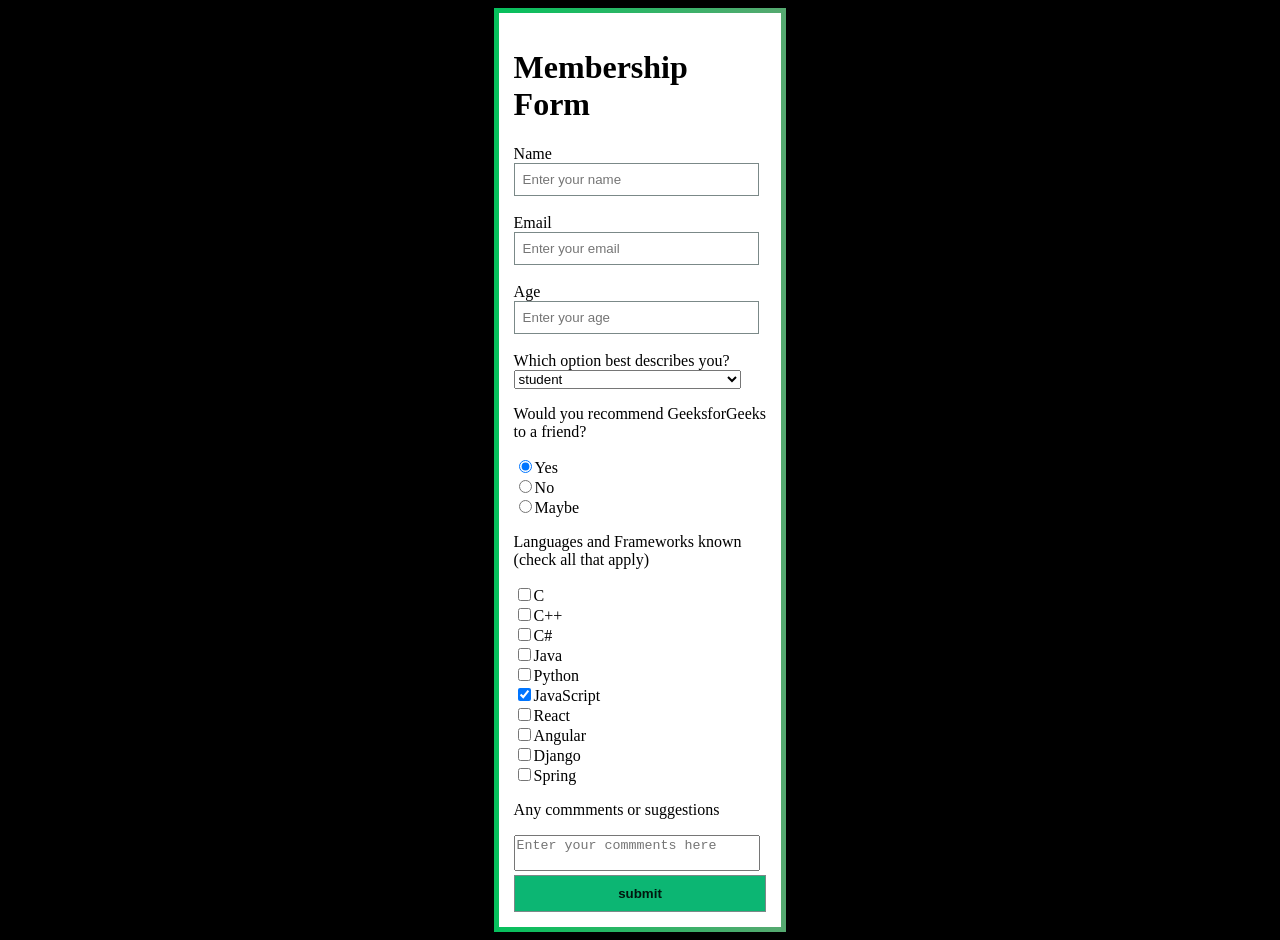
==== index.html @ cf6d8e40 "changing name" ====
<!DOCTYPE html>
<html lang="fr">
  <head>
    <met charset="UTF-8">
    <title>Form</title>
      <meta name="viewport" content="width=device-width, initial-scale=1.0">
    <link href="form.css" rel="stylesheet">
  </head>
<body>
  <div class="container">
    <h1>Membership Form</h1>
      <form action="" method="get">
        <div class="identity">
            <div class="form-name">
                <label>Name</label><br>
                <input type="text" placeholder="Enter your name">
            </div><br>
            <div class="form-name">
                <label for="email">Email</label><br>
                <input type="email" placeholder="Enter your email">
            </div><br>
            <div class="form-name">
              <label for="Age">Age</label><br>
              <input type="number" placeholder="Enter your age">
            </div><br>
            <div class="form-name">
              <label>Which option best describes you?</label>  <br>
              <select>
                  <option> student</option>
                  <option> worker</option>
                  <option> unemployed</option>
              </select> 
            </div>
        </div>
        <p>Would you recommend GeeksforGeeks to a friend?</p>
        <input type="radio" name="acc" checked=""><label>Yes</label><br>
        <input type="radio" name="acc"><label>No</label><br>
        <input type="radio" name="acc"><label>Maybe</label>
        <p>Languages and Frameworks known (check all that apply)</p>
        <input type="checkbox"><label>C</label><br>
        <input type="checkbox"><label>C++</label><br>
        <input type="checkbox"><label>C#</label><br>
        <input type="checkbox"><label>Java</label><br>
        <input type="checkbox"><label>Python</label><br>
        <input type="checkbox" checked=""><label>JavaScript</label><br>
        <input type="checkbox"><label>React</label><br>
        <input type="checkbox"><label>Angular</label><br>
        <input type="checkbox"><label>Django</label><br>
        <input type="checkbox"><label>Spring</label>
        <p>Any commments or suggestions</p>
        <textarea placeholder="Enter your commments here"></textarea><br>
        <button><b>submit</b></button>

      </form>
    </div>
</body>
</html>
---- form.css ----
.container{
    display:flex;
    flex-direction: column;
    width: 20%;
    justify-content: center;
    align-items: center;
    border:5px solid ;
    border-image-source: linear-gradient(to left,rgb(85, 169, 112), rgb(7, 192, 93));
    border-image-slice: 1;  /* aide à etirer le degradé sur les bords */
    padding: 15px;
    margin: auto;background-color: white;

}

body{
    background-color: black;
}

input{
    padding:8px;
    border:1px solid rgb(123, 137, 136)
}
button{
    display:block;
    width:100%;
    padding:10px;
    background-color: rgb(12, 182, 115);
    color: rgba(0, 0, 0, 0.884);
    border:1px solid rgb(123, 137, 136);
}

textarea{
    width: 95%;
    resize: none;
}

input[type="number"],[type="text"], [type="email"],select{
    width: 90%;
}

@media screen and (max-width: 600px)  {
    .container{
    display:flex;
    flex-direction: column;
    width: 90%;
    border: 2px solid black;
    padding: 5px;
    background-color: rgb(5, 96, 19);

}
body{
    background-color: rgb(52, 98, 3);
    margin-top:10% ;
}

}
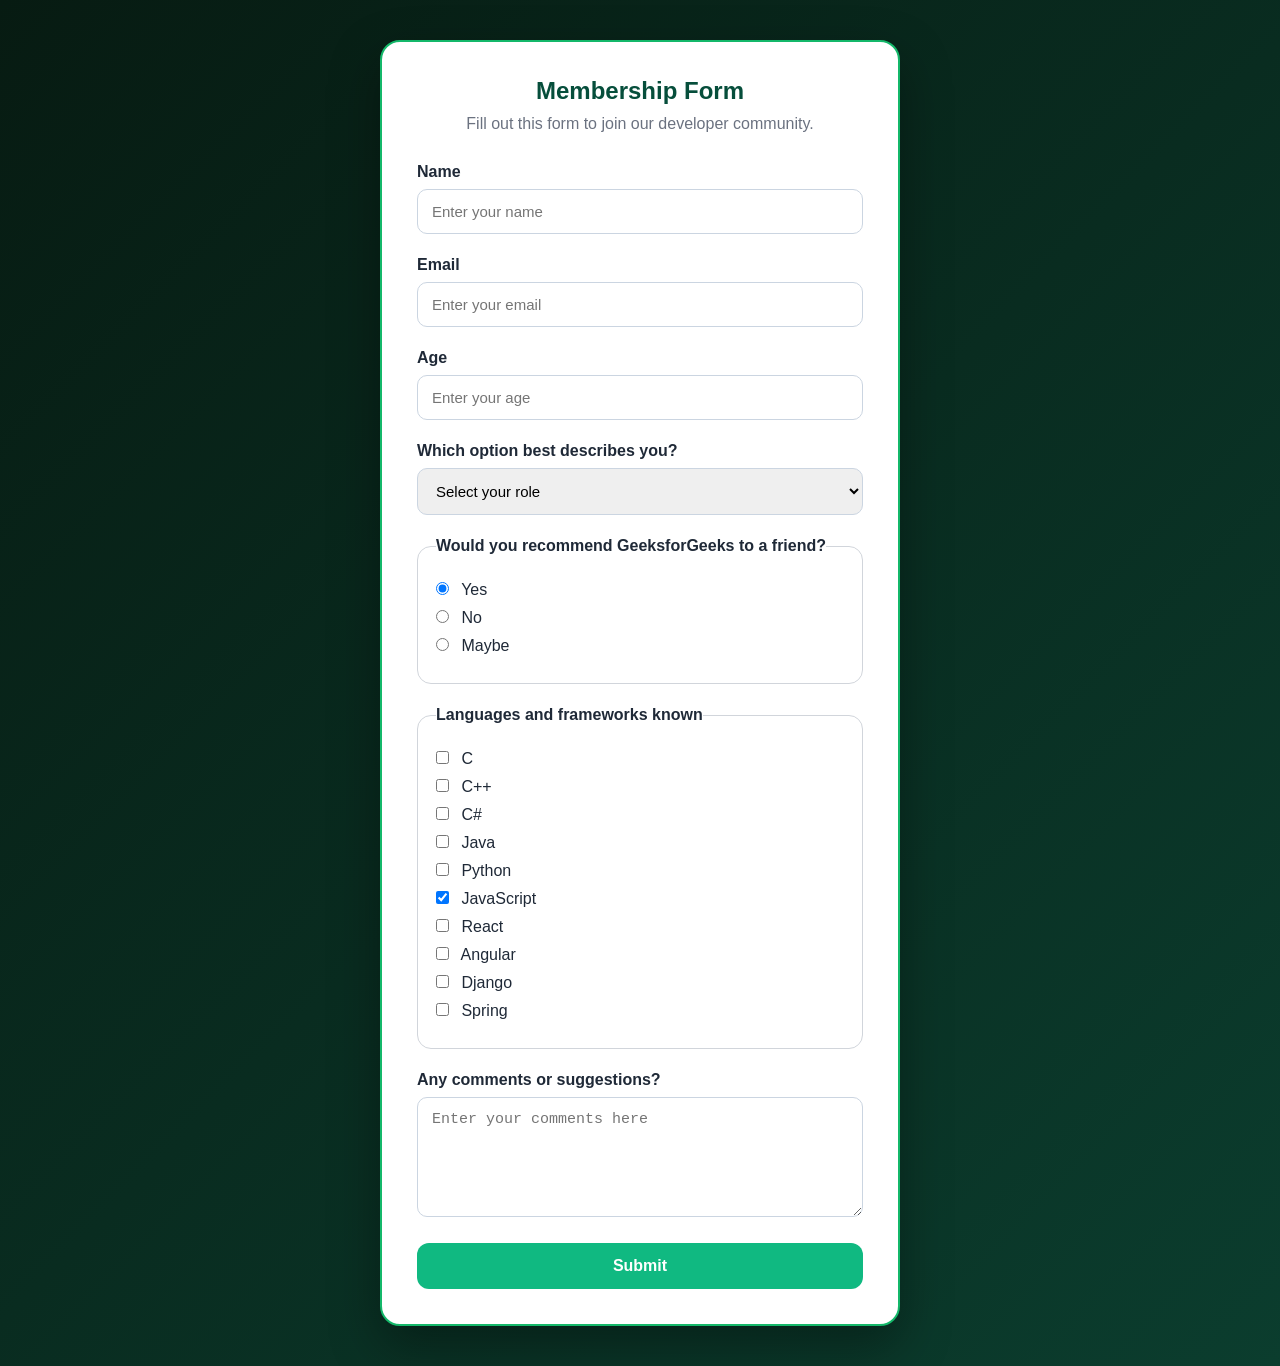
==== commit 7ee2a72e: "my form" ====
--- a/index.html
+++ b/index.html
@@ -1,57 +1,75 @@
 <!DOCTYPE html>
 <html lang="fr">
-  <head>
-    <met charset="UTF-8">
-    <title>Form</title>
-      <meta name="viewport" content="width=device-width, initial-scale=1.0">
-    <link href="form.css" rel="stylesheet">
-  </head>
+<head>
+  <meta charset="UTF-8">
+  <meta name="viewport" content="width=device-width, initial-scale=1.0">
+  <title>Membership Form</title>
+  <link rel="stylesheet" href="form.css">
+</head>
+
 <body>
-  <div class="container">
-    <h1>Membership Form</h1>
+  <main class="page">
+    <section class="container">
+      <h1>Membership Form</h1>
+      <p class="intro">Fill out this form to join our developer community.</p>
+
       <form action="" method="get">
-        <div class="identity">
-            <div class="form-name">
-                <label>Name</label><br>
-                <input type="text" placeholder="Enter your name">
-            </div><br>
-            <div class="form-name">
-                <label for="email">Email</label><br>
-                <input type="email" placeholder="Enter your email">
-            </div><br>
-            <div class="form-name">
-              <label for="Age">Age</label><br>
-              <input type="number" placeholder="Enter your age">
-            </div><br>
-            <div class="form-name">
-              <label>Which option best describes you?</label>  <br>
-              <select>
-                  <option> student</option>
-                  <option> worker</option>
-                  <option> unemployed</option>
-              </select> 
-            </div>
+        <div class="form-group">
+          <label for="name">Name</label>
+          <input id="name" type="text" placeholder="Enter your name">
         </div>
-        <p>Would you recommend GeeksforGeeks to a friend?</p>
-        <input type="radio" name="acc" checked=""><label>Yes</label><br>
-        <input type="radio" name="acc"><label>No</label><br>
-        <input type="radio" name="acc"><label>Maybe</label>
-        <p>Languages and Frameworks known (check all that apply)</p>
-        <input type="checkbox"><label>C</label><br>
-        <input type="checkbox"><label>C++</label><br>
-        <input type="checkbox"><label>C#</label><br>
-        <input type="checkbox"><label>Java</label><br>
-        <input type="checkbox"><label>Python</label><br>
-        <input type="checkbox" checked=""><label>JavaScript</label><br>
-        <input type="checkbox"><label>React</label><br>
-        <input type="checkbox"><label>Angular</label><br>
-        <input type="checkbox"><label>Django</label><br>
-        <input type="checkbox"><label>Spring</label>
-        <p>Any commments or suggestions</p>
-        <textarea placeholder="Enter your commments here"></textarea><br>
-        <button><b>submit</b></button>
 
+        <div class="form-group">
+          <label for="email">Email</label>
+          <input id="email" type="email" placeholder="Enter your email">
+        </div>
+
+        <div class="form-group">
+          <label for="age">Age</label>
+          <input id="age" type="number" placeholder="Enter your age">
+        </div>
+
+        <div class="form-group">
+          <label for="role">Which option best describes you?</label>
+          <select id="role">
+            <option value="">Select your role</option>
+            <option value="student">Student</option>
+            <option value="worker">Worker</option>
+            <option value="unemployed">Unemployed</option>
+          </select>
+        </div>
+
+        <fieldset>
+          <legend>Would you recommend GeeksforGeeks to a friend?</legend>
+
+          <label><input type="radio" name="recommend" checked> Yes</label>
+          <label><input type="radio" name="recommend"> No</label>
+          <label><input type="radio" name="recommend"> Maybe</label>
+        </fieldset>
+
+        <fieldset>
+          <legend>Languages and frameworks known</legend>
+
+          <label><input type="checkbox"> C</label>
+          <label><input type="checkbox"> C++</label>
+          <label><input type="checkbox"> C#</label>
+          <label><input type="checkbox"> Java</label>
+          <label><input type="checkbox"> Python</label>
+          <label><input type="checkbox" checked> JavaScript</label>
+          <label><input type="checkbox"> React</label>
+          <label><input type="checkbox"> Angular</label>
+          <label><input type="checkbox"> Django</label>
+          <label><input type="checkbox"> Spring</label>
+        </fieldset>
+
+        <div class="form-group">
+          <label for="comments">Any comments or suggestions?</label>
+          <textarea id="comments" placeholder="Enter your comments here"></textarea>
+        </div>
+
+        <button type="submit">Submit</button>
       </form>
-    </div>
+    </section>
+  </main>
 </body>
 </html>
--- a/form.css
+++ b/form.css
@@ -1,56 +1,120 @@
-.container{
-    display:flex;
-    flex-direction: column;
-    width: 20%;
-    justify-content: center;
-    align-items: center;
-    border:5px solid ;
-    border-image-source: linear-gradient(to left,rgb(85, 169, 112), rgb(7, 192, 93));
-    border-image-slice: 1;  /* aide à etirer le degradé sur les bords */
-    padding: 15px;
-    margin: auto;background-color: white;
-
+* {
+  margin: 0;
+  padding: 0;
+  box-sizing: border-box;
 }
 
-body{
-    background-color: black;
+body {
+  background: linear-gradient(135deg, #071b12, #0b3d2e);
+  font-family: Arial, sans-serif;
+  color: #1f2937;
 }
 
-input{
-    padding:8px;
-    border:1px solid rgb(123, 137, 136)
-}
-button{
-    display:block;
-    width:100%;
-    padding:10px;
-    background-color: rgb(12, 182, 115);
-    color: rgba(0, 0, 0, 0.884);
-    border:1px solid rgb(123, 137, 136);
+.page {
+  min-height: 100vh;
+  display: flex;
+  justify-content: center;
+  align-items: center;
+  padding: 40px 20px;
 }
 
-textarea{
-    width: 95%;
-    resize: none;
+.container {
+  width: 100%;
+  max-width: 520px;
+  background: #ffffff;
+  padding: 35px;
+  border-radius: 20px;
+  border: 2px solid #14b86a;
+  box-shadow: 0 20px 50px rgba(0, 0, 0, 0.35);
 }
 
-input[type="number"],[type="text"], [type="email"],select{
-    width: 90%;
+h1 {
+  text-align: center;
+  margin-bottom: 10px;
+  color: #064e3b;
 }
 
-@media screen and (max-width: 600px)  {
-    .container{
-    display:flex;
-    flex-direction: column;
-    width: 90%;
-    border: 2px solid black;
-    padding: 5px;
-    background-color: rgb(5, 96, 19);
-
-}
-body{
-    background-color: rgb(52, 98, 3);
-    margin-top:10% ;
+.intro {
+  text-align: center;
+  color: #6b7280;
+  margin-bottom: 30px;
 }
 
+.form-group,
+fieldset {
+  margin-bottom: 22px;
 }
+
+label,
+legend {
+  display: block;
+  font-weight: 700;
+  margin-bottom: 8px;
+}
+
+input,
+select,
+textarea {
+  width: 100%;
+  padding: 13px 14px;
+  border: 1px solid #cbd5e1;
+  border-radius: 10px;
+  font-size: 15px;
+  outline: none;
+}
+
+input:focus,
+select:focus,
+textarea:focus {
+  border-color: #14b86a;
+  box-shadow: 0 0 0 4px rgba(20, 184, 106, 0.15);
+}
+
+fieldset {
+  border: 1px solid #d1d5db;
+  padding: 18px;
+  border-radius: 14px;
+}
+
+fieldset label {
+  font-weight: 400;
+  margin-bottom: 10px;
+}
+
+fieldset input {
+  width: auto;
+  margin-right: 8px;
+}
+
+textarea {
+  min-height: 120px;
+  resize: vertical;
+}
+
+button {
+  width: 100%;
+  padding: 14px;
+  border: none;
+  border-radius: 12px;
+  background: #10b981;
+  color: white;
+  font-size: 16px;
+  font-weight: 800;
+  cursor: pointer;
+  transition: 0.3s;
+}
+
+button:hover {
+  background: #059669;
+  transform: translateY(-2px);
+}
+
+@media screen and (max-width: 600px) {
+  .page {
+    padding: 20px 12px;
+  }
+
+  .container {
+    padding: 24px;
+  }
+}
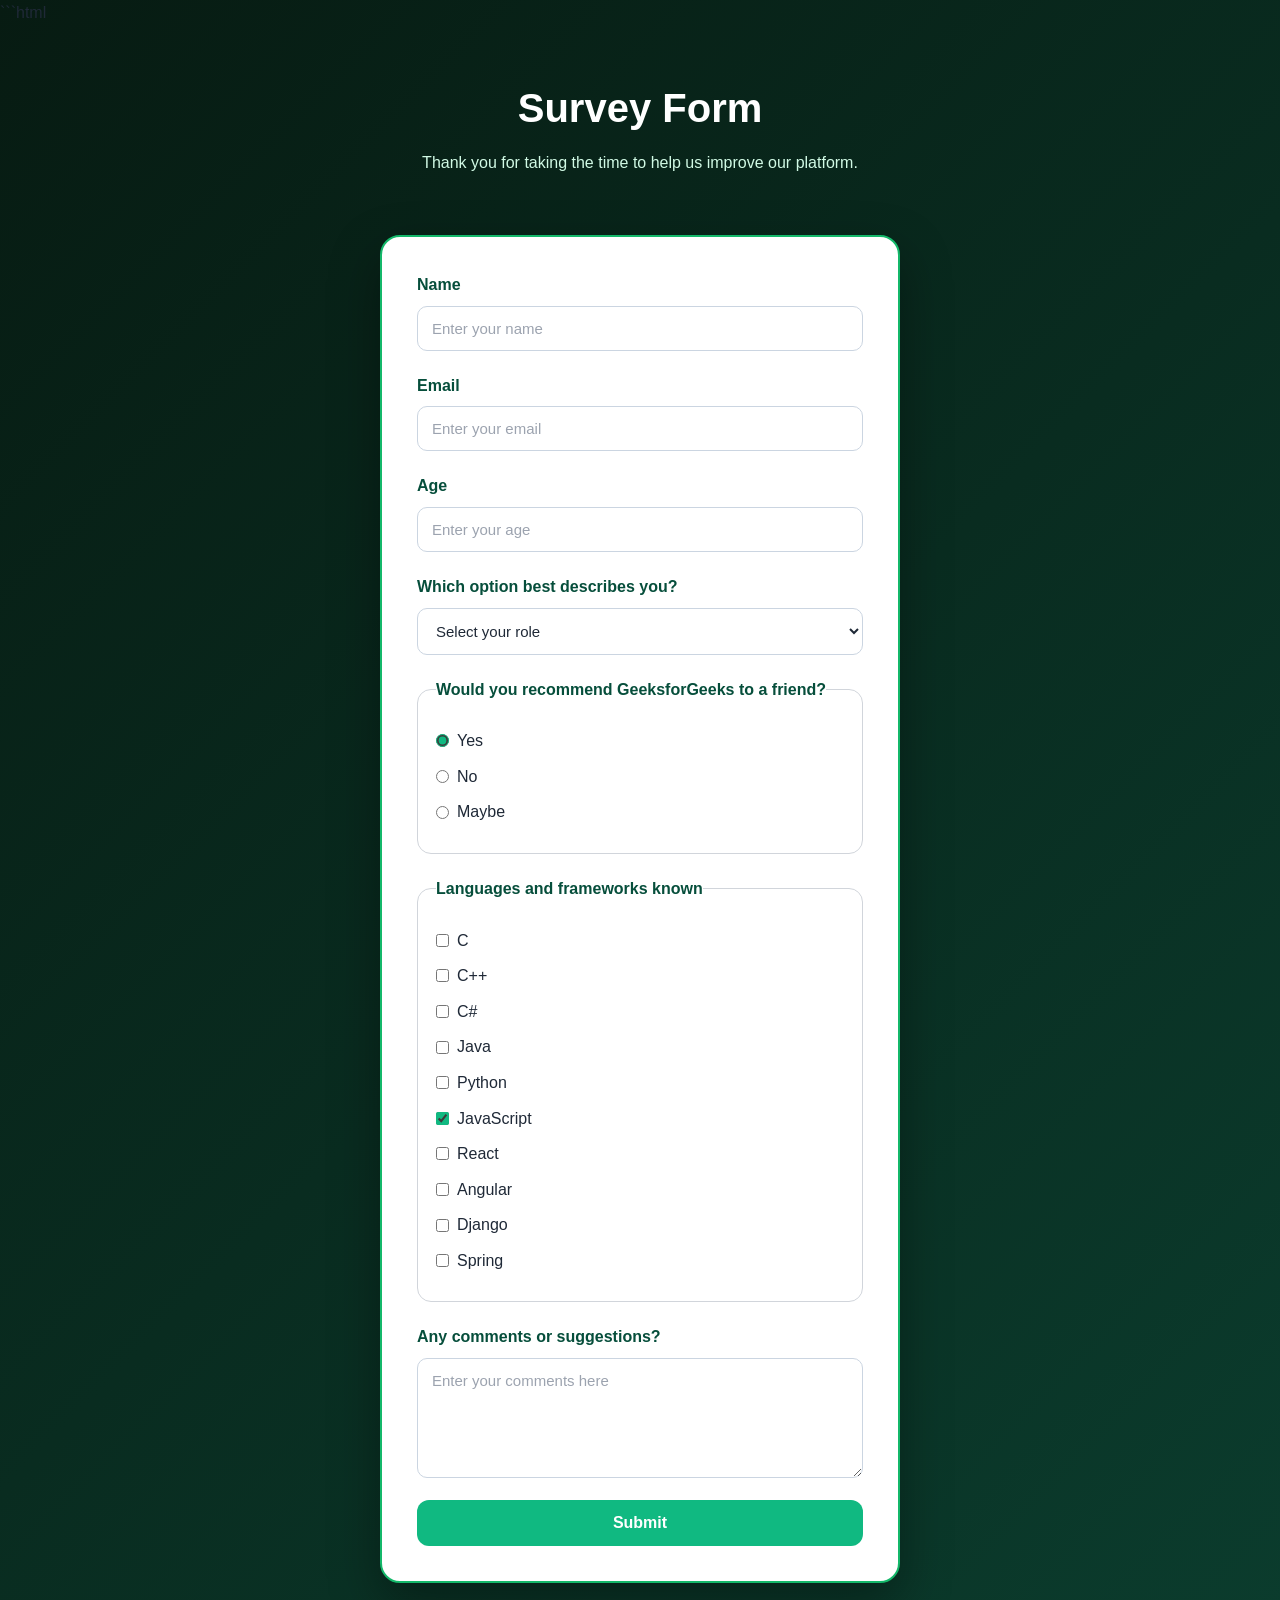
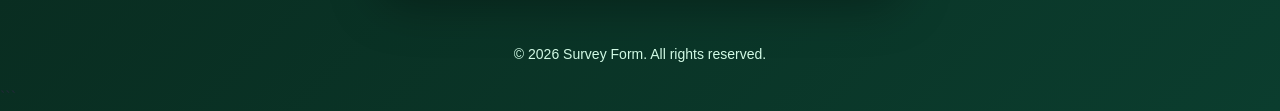
==== commit b54a3a29: "adding features" ====
--- a/index.html
+++ b/index.html
@@ -1,75 +1,362 @@
+```html
 <!DOCTYPE html>
-<html lang="fr">
+<html lang="en">
 <head>
   <meta charset="UTF-8">
-  <meta name="viewport" content="width=device-width, initial-scale=1.0">
-  <title>Membership Form</title>
-  <link rel="stylesheet" href="form.css">
+
+  <meta
+    name="viewport"
+    content="width=device-width, initial-scale=1.0"
+  >
+
+  <meta
+    name="description"
+    content="A survey form to share your experience, preferences, and feedback."
+  >
+
+  <meta name="author" content="Fraterne">
+
+  <title>Survey Form</title>
+
+  <!-- CSS -->
+  <link rel="stylesheet" href="style.css">
+
+  <!-- JavaScript -->
+  <script src="script.js" defer></script>
 </head>
 
 <body>
-  <main class="page">
-    <section class="container">
-      <h1>Membership Form</h1>
-      <p class="intro">Fill out this form to join our developer community.</p>
-
-      <form action="" method="get">
-        <div class="form-group">
-          <label for="name">Name</label>
-          <input id="name" type="text" placeholder="Enter your name">
-        </div>
-
-        <div class="form-group">
-          <label for="email">Email</label>
-          <input id="email" type="email" placeholder="Enter your email">
-        </div>
-
-        <div class="form-group">
-          <label for="age">Age</label>
-          <input id="age" type="number" placeholder="Enter your age">
-        </div>
-
-        <div class="form-group">
-          <label for="role">Which option best describes you?</label>
-          <select id="role">
-            <option value="">Select your role</option>
-            <option value="student">Student</option>
-            <option value="worker">Worker</option>
-            <option value="unemployed">Unemployed</option>
-          </select>
-        </div>
-
-        <fieldset>
-          <legend>Would you recommend GeeksforGeeks to a friend?</legend>
-
-          <label><input type="radio" name="recommend" checked> Yes</label>
-          <label><input type="radio" name="recommend"> No</label>
-          <label><input type="radio" name="recommend"> Maybe</label>
-        </fieldset>
-
-        <fieldset>
-          <legend>Languages and frameworks known</legend>
-
-          <label><input type="checkbox"> C</label>
-          <label><input type="checkbox"> C++</label>
-          <label><input type="checkbox"> C#</label>
-          <label><input type="checkbox"> Java</label>
-          <label><input type="checkbox"> Python</label>
-          <label><input type="checkbox" checked> JavaScript</label>
-          <label><input type="checkbox"> React</label>
-          <label><input type="checkbox"> Angular</label>
-          <label><input type="checkbox"> Django</label>
-          <label><input type="checkbox"> Spring</label>
-        </fieldset>
-
-        <div class="form-group">
-          <label for="comments">Any comments or suggestions?</label>
-          <textarea id="comments" placeholder="Enter your comments here"></textarea>
-        </div>
-
-        <button type="submit">Submit</button>
-      </form>
+
+  <!-- =========================
+       HEADER
+  ========================== -->
+  <header class="header">
+    <div class="container">
+      <h1 id="title">Survey Form</h1>
+
+      <p id="description">
+        Thank you for taking the time to help us improve our platform.
+      </p>
+    </div>
+  </header>
+
+
+  <!-- =========================
+       MAIN CONTENT
+  ========================== -->
+  <main>
+
+    <section class="survey-section" id="survey">
+
+      <div class="container">
+
+        <form
+          id="survey-form"
+          action=""
+          method="get"
+        >
+
+          <!-- =========================
+               PERSONAL INFORMATION
+          ========================== -->
+
+          <div class="form-group">
+
+            <label for="name">
+              Name
+            </label>
+
+            <input
+              id="name"
+              name="name"
+              type="text"
+              placeholder="Enter your name"
+              autocomplete="name"
+              required
+            >
+
+          </div>
+
+
+          <div class="form-group">
+
+            <label for="email">
+              Email
+            </label>
+
+            <input
+              id="email"
+              name="email"
+              type="email"
+              placeholder="Enter your email"
+              autocomplete="email"
+              required
+            >
+
+          </div>
+
+
+          <div class="form-group">
+
+            <label for="age">
+              Age
+            </label>
+
+            <input
+              id="age"
+              name="age"
+              type="number"
+              min="13"
+              max="100"
+              placeholder="Enter your age"
+              required
+            >
+
+          </div>
+
+
+          <!-- =========================
+               ROLE
+          ========================== -->
+
+          <div class="form-group">
+
+            <label for="role">
+              Which option best describes you?
+            </label>
+
+            <select
+              id="role"
+              name="role"
+              required
+            >
+
+              <option
+                value=""
+                disabled
+                selected
+              >
+                Select your role
+              </option>
+
+              <option value="student">
+                Student
+              </option>
+
+              <option value="worker">
+                Worker
+              </option>
+
+              <option value="unemployed">
+                Unemployed
+              </option>
+
+            </select>
+
+          </div>
+
+
+          <!-- =========================
+               RECOMMENDATION
+          ========================== -->
+
+          <fieldset class="form-group">
+
+            <legend>
+              Would you recommend GeeksforGeeks to a friend?
+            </legend>
+
+            <label>
+              <input
+                type="radio"
+                name="recommend"
+                value="yes"
+                checked
+              >
+              Yes
+            </label>
+
+            <label>
+              <input
+                type="radio"
+                name="recommend"
+                value="no"
+              >
+              No
+            </label>
+
+            <label>
+              <input
+                type="radio"
+                name="recommend"
+                value="maybe"
+              >
+              Maybe
+            </label>
+
+          </fieldset>
+
+
+          <!-- =========================
+               LANGUAGES & FRAMEWORKS
+          ========================== -->
+
+          <fieldset class="form-group">
+
+            <legend>
+              Languages and frameworks known
+            </legend>
+
+            <label>
+              <input
+                type="checkbox"
+                name="languages"
+                value="c"
+              >
+              C
+            </label>
+
+            <label>
+              <input
+                type="checkbox"
+                name="languages"
+                value="cpp"
+              >
+              C++
+            </label>
+
+            <label>
+              <input
+                type="checkbox"
+                name="languages"
+                value="csharp"
+              >
+              C#
+            </label>
+
+            <label>
+              <input
+                type="checkbox"
+                name="languages"
+                value="java"
+              >
+              Java
+            </label>
+
+            <label>
+              <input
+                type="checkbox"
+                name="languages"
+                value="python"
+              >
+              Python
+            </label>
+
+            <label>
+              <input
+                type="checkbox"
+                name="languages"
+                value="javascript"
+                checked
+              >
+              JavaScript
+            </label>
+
+            <label>
+              <input
+                type="checkbox"
+                name="languages"
+                value="react"
+              >
+              React
+            </label>
+
+            <label>
+              <input
+                type="checkbox"
+                name="languages"
+                value="angular"
+              >
+              Angular
+            </label>
+
+            <label>
+              <input
+                type="checkbox"
+                name="languages"
+                value="django"
+              >
+              Django
+            </label>
+
+            <label>
+              <input
+                type="checkbox"
+                name="languages"
+                value="spring"
+              >
+              Spring
+            </label>
+
+          </fieldset>
+
+
+          <!-- =========================
+               COMMENTS
+          ========================== -->
+
+          <div class="form-group">
+
+            <label for="comments">
+              Any comments or suggestions?
+            </label>
+
+            <textarea
+              id="comments"
+              name="comments"
+              rows="5"
+              placeholder="Enter your comments here"
+            ></textarea>
+
+          </div>
+
+
+          <!-- =========================
+               SUBMIT BUTTON
+          ========================== -->
+
+          <button
+            type="submit"
+            id="submit"
+          >
+            Submit
+          </button>
+
+        </form>
+
+      </div>
+
     </section>
+
   </main>
+
+
+  <!-- =========================
+       FOOTER
+  ========================== -->
+
+  <footer class="footer">
+
+    <div class="container">
+
+      <p>
+        &copy; 2026 Survey Form. All rights reserved.
+      </p>
+
+    </div>
+
+  </footer>
+
 </body>
-</html>+</html>
+```
--- a/style.css
+++ b/style.css
@@ -0,0 +1,413 @@
+/* =========================================
+   RESET
+========================================= */
+
+* {
+  margin: 0;
+  padding: 0;
+  box-sizing: border-box;
+}
+
+
+/* =========================================
+   ROOT
+========================================= */
+
+:root {
+  --primary: #10b981;
+  --primary-dark: #059669;
+  --primary-light: #14b86a;
+
+  --dark-green: #064e3b;
+  --background-dark: #071b12;
+  --background-green: #0b3d2e;
+
+  --text: #1f2937;
+  --text-light: #6b7280;
+
+  --border: #cbd5e1;
+  --border-light: #d1d5db;
+
+  --white: #ffffff;
+
+  --shadow: rgba(0, 0, 0, 0.35);
+}
+
+
+/* =========================================
+   BODY
+========================================= */
+
+body {
+  min-height: 100vh;
+
+  background: linear-gradient(
+    135deg,
+    var(--background-dark),
+    var(--background-green)
+  );
+
+  font-family: Arial, sans-serif;
+  color: var(--text);
+
+  line-height: 1.6;
+}
+
+
+/* =========================================
+   HEADER
+========================================= */
+
+.header {
+  text-align: center;
+  padding: 50px 20px 20px;
+}
+
+.header .container {
+  max-width: 700px;
+  margin: 0 auto;
+}
+
+#title {
+  color: var(--white);
+  font-size: 2.5rem;
+  margin-bottom: 10px;
+}
+
+#description {
+  color: #d1fae5;
+  font-size: 1rem;
+}
+
+
+/* =========================================
+   SURVEY SECTION
+========================================= */
+
+.survey-section {
+  min-height: 70vh;
+
+  display: flex;
+  justify-content: center;
+  align-items: center;
+
+  padding: 40px 20px;
+}
+
+
+/* =========================================
+   CONTAINER
+========================================= */
+
+.survey-section .container {
+  width: 100%;
+  max-width: 520px;
+
+  background: var(--white);
+
+  padding: 35px;
+
+  border-radius: 20px;
+
+  border: 2px solid var(--primary-light);
+
+  box-shadow:
+    0 20px 50px var(--shadow);
+}
+
+
+/* =========================================
+   FORM
+========================================= */
+
+#survey-form {
+  width: 100%;
+}
+
+
+/* =========================================
+   FORM GROUP
+========================================= */
+
+.form-group {
+  margin-bottom: 22px;
+}
+
+
+/* =========================================
+   LABELS
+========================================= */
+
+label,
+legend {
+  display: block;
+
+  font-weight: 700;
+
+  margin-bottom: 8px;
+
+  color: var(--dark-green);
+}
+
+
+/* =========================================
+   INPUT / SELECT / TEXTAREA
+========================================= */
+
+input,
+select,
+textarea {
+  width: 100%;
+
+  padding: 13px 14px;
+
+  border: 1px solid var(--border);
+
+  border-radius: 10px;
+
+  font-size: 15px;
+
+  font-family: inherit;
+
+  color: var(--text);
+
+  background: var(--white);
+
+  outline: none;
+
+  transition:
+    border-color 0.3s ease,
+    box-shadow 0.3s ease;
+}
+
+
+/* =========================================
+   FOCUS
+========================================= */
+
+input:focus,
+select:focus,
+textarea:focus {
+  border-color: var(--primary-light);
+
+  box-shadow:
+    0 0 0 4px rgba(20, 184, 106, 0.15);
+}
+
+
+/* =========================================
+   PLACEHOLDER
+========================================= */
+
+input::placeholder,
+textarea::placeholder {
+  color: #9ca3af;
+}
+
+
+/* =========================================
+   FIELDSET
+========================================= */
+
+fieldset {
+  border: 1px solid var(--border-light);
+
+  padding: 18px;
+
+  border-radius: 14px;
+
+  margin-bottom: 22px;
+}
+
+
+/* =========================================
+   FIELDSET LABELS
+========================================= */
+
+fieldset label {
+  font-weight: 400;
+
+  margin-bottom: 10px;
+
+  color: var(--text);
+
+  display: flex;
+  align-items: center;
+
+  cursor: pointer;
+}
+
+
+/* =========================================
+   RADIO & CHECKBOX
+========================================= */
+
+fieldset input[type="radio"],
+fieldset input[type="checkbox"] {
+  width: auto;
+
+  margin-right: 8px;
+
+  cursor: pointer;
+
+  accent-color: var(--primary);
+}
+
+
+/* =========================================
+   SELECT
+========================================= */
+
+select {
+  cursor: pointer;
+}
+
+
+/* =========================================
+   TEXTAREA
+========================================= */
+
+textarea {
+  min-height: 120px;
+
+  resize: vertical;
+}
+
+
+/* =========================================
+   SUBMIT BUTTON
+========================================= */
+
+button {
+  width: 100%;
+
+  padding: 14px;
+
+  border: none;
+
+  border-radius: 12px;
+
+  background: var(--primary);
+
+  color: var(--white);
+
+  font-size: 16px;
+
+  font-weight: 800;
+
+  font-family: inherit;
+
+  cursor: pointer;
+
+  transition:
+    background 0.3s ease,
+    transform 0.3s ease,
+    box-shadow 0.3s ease;
+}
+
+
+/* =========================================
+   BUTTON HOVER
+========================================= */
+
+button:hover {
+  background: var(--primary-dark);
+
+  transform: translateY(-2px);
+
+  box-shadow:
+    0 8px 20px rgba(5, 150, 105, 0.25);
+}
+
+
+/* =========================================
+   BUTTON ACTIVE
+========================================= */
+
+button:active {
+  transform: translateY(0);
+}
+
+
+/* =========================================
+   BUTTON FOCUS
+========================================= */
+
+button:focus-visible {
+  outline: 3px solid rgba(20, 184, 106, 0.35);
+
+  outline-offset: 3px;
+}
+
+
+/* =========================================
+   FOOTER
+========================================= */
+
+.footer {
+  text-align: center;
+
+  padding: 20px;
+
+  color: #d1fae5;
+
+  font-size: 14px;
+}
+
+
+/* =========================================
+   RESPONSIVE
+========================================= */
+
+@media screen and (max-width: 600px) {
+
+  .header {
+    padding-top: 35px;
+  }
+
+  #title {
+    font-size: 2rem;
+  }
+
+  .survey-section {
+    padding: 20px 12px;
+  }
+
+  .survey-section .container {
+    padding: 24px;
+
+    border-radius: 16px;
+  }
+
+  fieldset {
+    padding: 15px;
+  }
+
+}
+
+
+/* =========================================
+   SMALL MOBILE
+========================================= */
+
+@media screen and (max-width: 400px) {
+
+  #title {
+    font-size: 1.7rem;
+  }
+
+  #description {
+    font-size: 0.9rem;
+  }
+
+  .survey-section .container {
+    padding: 20px;
+  }
+
+  input,
+  select,
+  textarea {
+    font-size: 14px;
+  }
+
+}
